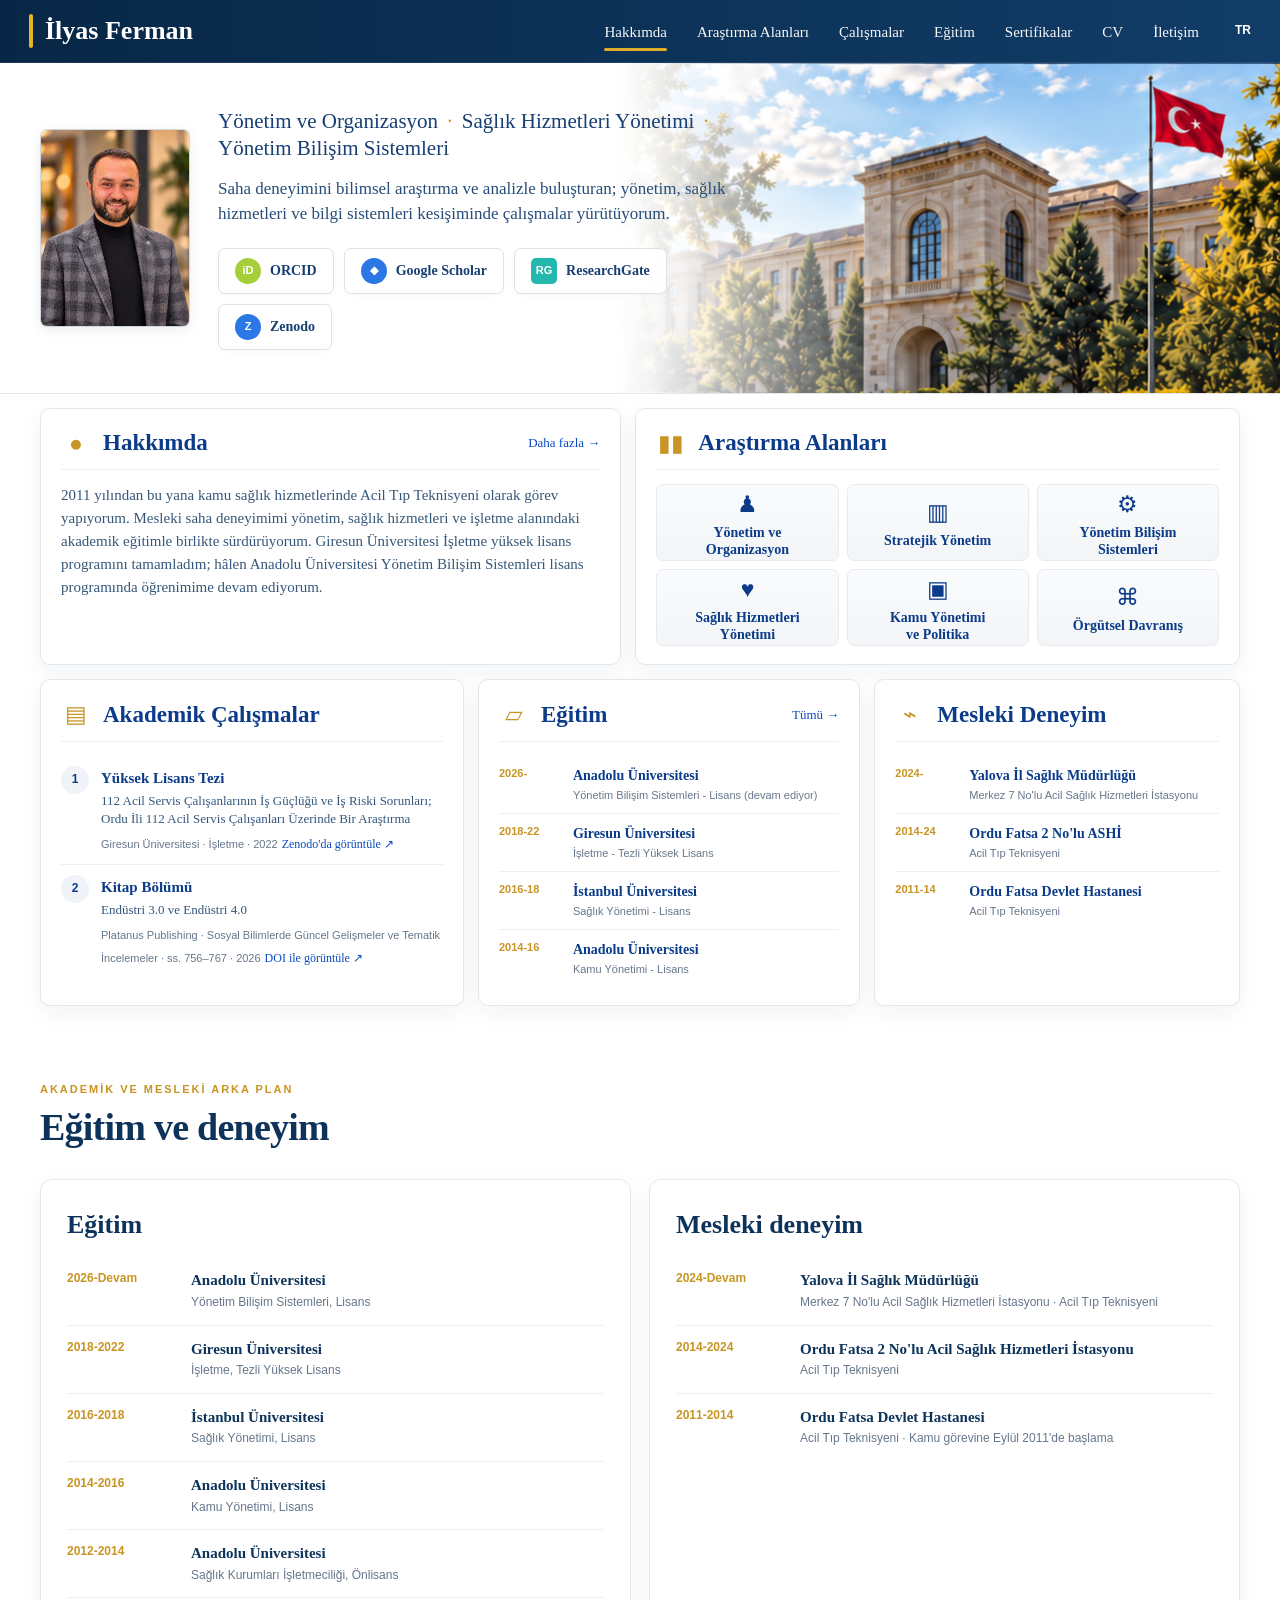
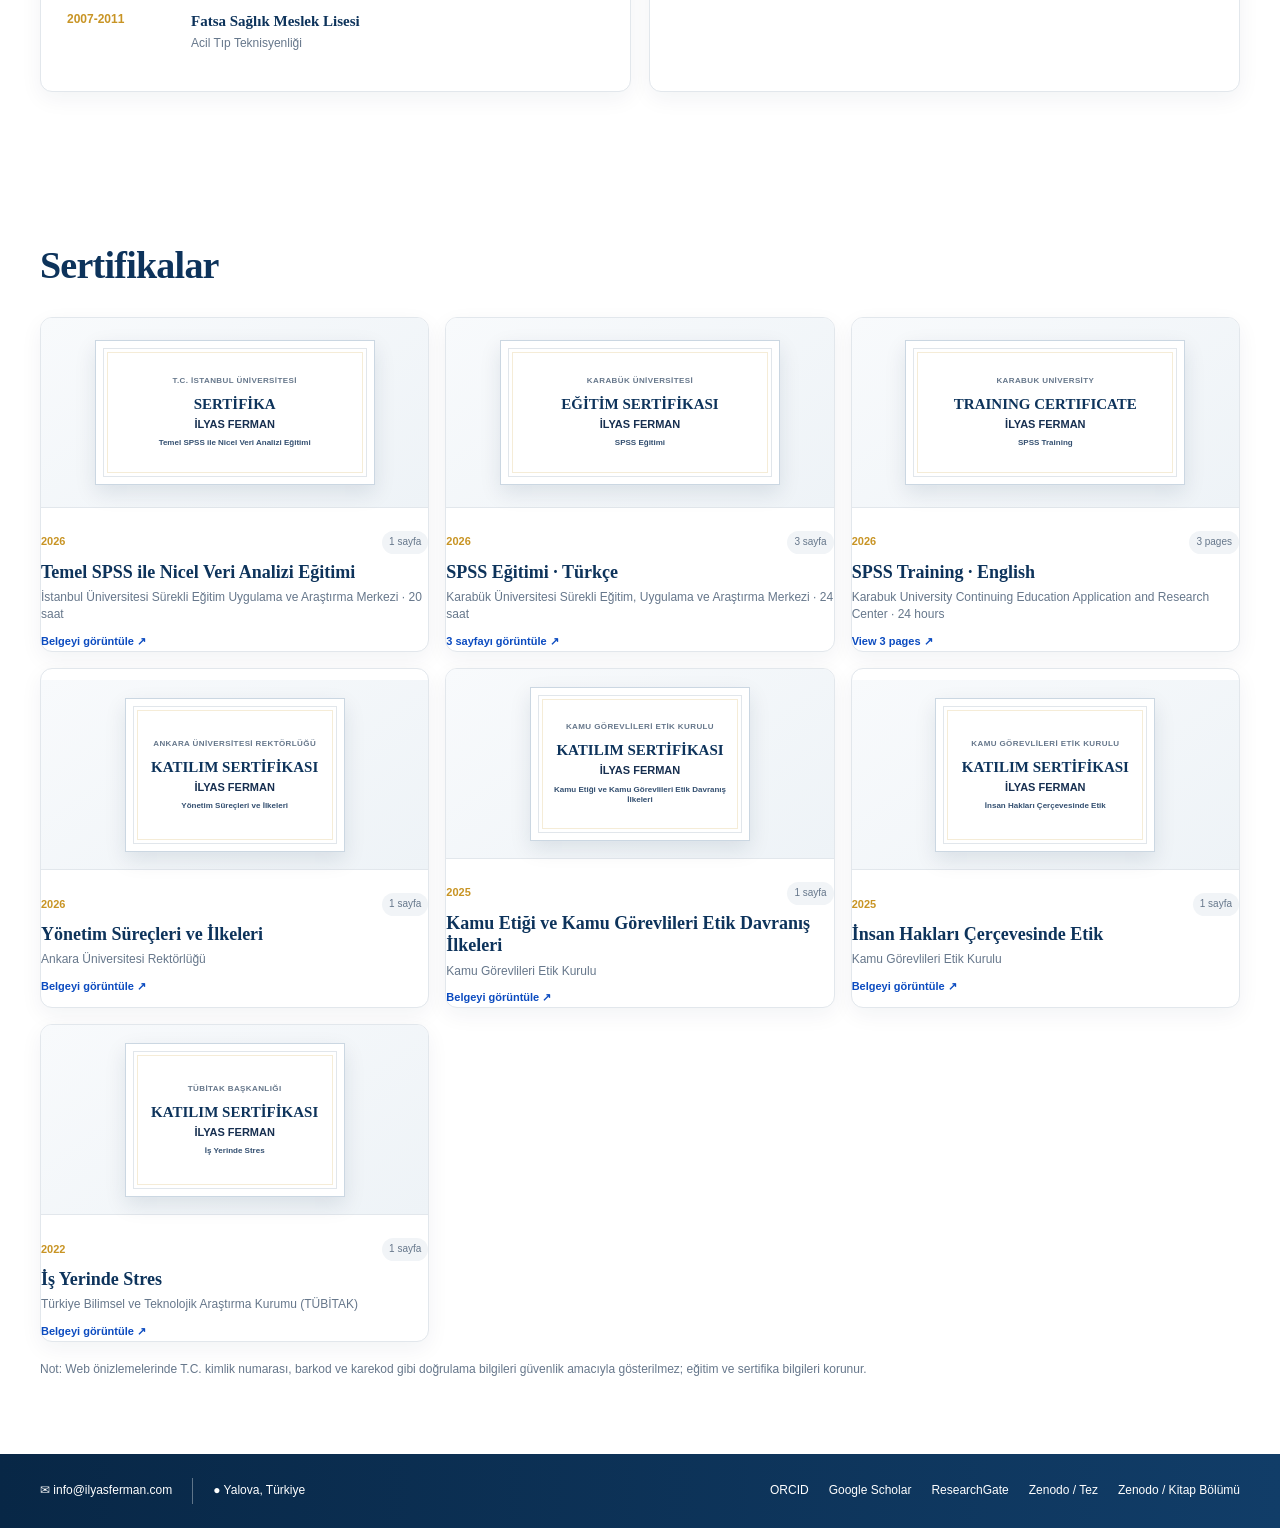
==== index.html @ 52491d4a "Update CV, academic works, certificate gallery and Zenodo link" ====
<!doctype html>
<html lang="tr">
<head>
  <meta charset="utf-8">
  <meta name="viewport" content="width=device-width, initial-scale=1">
  <title>İlyas Ferman | Yönetim, Sağlık Hizmetleri ve Yönetim Bilişim Sistemleri</title>
  <meta name="description" content="İlyas Ferman'ın akademik ve profesyonel profili. Yönetim ve organizasyon, sağlık hizmetleri yönetimi, yönetim bilişim sistemleri, araştırma alanları, yüksek lisans tezi, kitap bölümleri ve akademik profiller.">
  <meta name="author" content="İlyas Ferman">
  <meta name="robots" content="index,follow,max-image-preview:large">
  <meta name="theme-color" content="#0d335b">
  <link rel="canonical" href="https://ilyasferman.com/">
  <link rel="icon" href="favicon.svg?v=3" type="image/svg+xml">
  <link rel="stylesheet" href="assets/site-final.css">

  <meta property="og:type" content="profile">
  <meta property="og:locale" content="tr_TR">
  <meta property="og:site_name" content="İlyas Ferman">
  <meta property="og:title" content="İlyas Ferman | Akademik ve Profesyonel Profil">
  <meta property="og:description" content="Yönetim ve Organizasyon · Sağlık Hizmetleri Yönetimi · Yönetim Bilişim Sistemleri">
  <meta property="og:url" content="https://ilyasferman.com/">
  <meta property="og:image" content="https://ilyasferman.com/assets/profile.png">
  <meta name="twitter:card" content="summary_large_image">

  <script type="application/ld+json">
  {
    "@context": "https://schema.org",
    "@type": "Person",
    "name": "İlyas Ferman",
    "url": "https://ilyasferman.com/",
    "image": "https://ilyasferman.com/assets/profile.png",
    "jobTitle": "Acil Tıp Teknisyeni",
    "email": "mailto:info@ilyasferman.com",
    "homeLocation": {"@type":"Place","name":"Yalova, Türkiye"},
    "knowsAbout": [
      "Yönetim ve Organizasyon",
      "Sağlık Hizmetleri Yönetimi",
      "Yönetim Bilişim Sistemleri",
      "Stratejik Yönetim",
      "Örgütsel Davranış",
      "Kamu Yönetimi ve Politika"
    ],
    "sameAs": [
      "https://orcid.org/0000-0003-4844-3508",
      "https://scholar.google.com/citations?user=lYZXEKEAAAAJ&hl=tr",
      "https://www.researchgate.net/profile/Ilyas-Ferman-2",
      "https://doi.org/10.5281/zenodo.23146579",
      "https://doi.org/10.5281/zenodo.23544985"
    ],
    "alumniOf": [
      {"@type":"CollegeOrUniversity","name":"Giresun Üniversitesi"},
      {"@type":"CollegeOrUniversity","name":"İstanbul Üniversitesi"},
      {"@type":"CollegeOrUniversity","name":"Anadolu Üniversitesi"}
    ]
  }
  </script>
  <script type="application/ld+json">
  {
    "@context":"https://schema.org",
    "@type":"CreativeWork",
    "name":"112 Acil Servis Çalışanlarının İş Güçlüğü ve İş Riski Sorunları; Ordu İli 112 Acil Servis Çalışanları Üzerinde Bir Araştırma",
    "author":{"@type":"Person","name":"İlyas Ferman"},
    "datePublished":"2022",
    "inLanguage":"tr",
    "identifier":"https://doi.org/10.5281/zenodo.23146579",
    "url":"https://doi.org/10.5281/zenodo.23146579"
  }
  </script>
  <script type="application/ld+json">
  {
    "@context":"https://schema.org",
    "@type":"Chapter",
    "name":"Endüstri 3.0 ve Endüstri 4.0",
    "author":{"@type":"Person","name":"İlyas Ferman","sameAs":"https://orcid.org/0000-0003-4844-3508"},
    "datePublished":"2026-10",
    "inLanguage":"tr",
    "identifier":"https://doi.org/10.5281/zenodo.23544985",
    "url":"https://doi.org/10.5281/zenodo.23544985",
    "pagination":"756-767",
    "isPartOf":{
      "@type":"Book",
      "name":"Sosyal Bilimlerde Güncel Gelişmeler ve Tematik İncelemeler",
      "isbn":"978-625-8513-79-0",
      "publisher":{"@type":"Organization","name":"Platanus Publishing"}
    }
  }
  </script>
</head>
<body>
  <a class="skip-link" href="#main">İçeriğe geç</a>

  <header class="site-header">
    <div class="header-inner">
      <a class="brand" href="#top" aria-label="Ana sayfa"><span class="brand-line"></span><span>İlyas Ferman</span></a>
      <button class="menu-toggle" aria-label="Menüyü aç" aria-expanded="false">☰</button>
      <nav class="nav" aria-label="Ana menü">
        <a class="active" href="#hakkimda">Hakkımda</a>
        <a href="#arastirma">Araştırma Alanları</a>
        <a href="#calismalar">Çalışmalar</a>
        <a href="#egitim">Eğitim</a>
        <a href="#sertifikalar">Sertifikalar</a>
        <a class="document-trigger" href="cv/ilyas-ferman-akademik-cv.pdf" data-document="cv/ilyas-ferman-akademik-cv.pdf" data-document-title="İlyas Ferman · Akademik CV">CV</a>
        <a href="#iletisim">İletişim</a>
      </nav>
      <div class="lang" aria-label="Dil"><strong>TR</strong></div>
    </div>
  </header>

  <main id="main">
    <section class="hero" id="top">
      <div class="hero-campus" aria-hidden="true"></div>
      <div class="hero-fade" aria-hidden="true"></div>
      <div class="hero-inner">
        <figure class="profile-frame">
          <img src="assets/profile.png" alt="İlyas Ferman portresi" width="430" height="600">
        </figure>
        <div class="hero-copy">
          <p class="hero-tagline">Yönetim ve Organizasyon <span>·</span> Sağlık Hizmetleri Yönetimi <span>·</span> Yönetim Bilişim Sistemleri</p>
          <p class="hero-lead">Saha deneyimini bilimsel araştırma ve analizle buluşturan; yönetim, sağlık hizmetleri ve bilgi sistemleri kesişiminde çalışmalar yürütüyorum.</p>
          <div class="hero-actions" aria-label="Akademik bağlantılar">
            <a class="btn btn-light" href="https://orcid.org/0000-0003-4844-3508" target="_blank" rel="noopener"><span class="logo-dot orcid">iD</span> ORCID</a>
            <a class="btn btn-light" href="https://scholar.google.com/citations?user=lYZXEKEAAAAJ&hl=tr" target="_blank" rel="noopener"><span class="logo-dot scholar">◆</span> Google Scholar</a>
            <a class="btn btn-light" href="https://www.researchgate.net/profile/Ilyas-Ferman-2" target="_blank" rel="noopener"><span class="logo-dot rg">RG</span> ResearchGate</a>
            <a class="btn btn-light" href="https://zenodo.org/records/23544985" target="_blank" rel="noopener"><span class="logo-dot scholar">Z</span> Zenodo</a>
          </div>
        </div>
      </div>
    </section>

    <section class="dashboard" aria-label="Profil özeti">
      <div class="top-grid">
        <article class="card about-card" id="hakkimda">
          <div class="card-head"><div class="head-left"><span class="gold-icon">●</span><h2>Hakkımda</h2></div><a href="#egitim">Daha fazla <span>→</span></a></div>
          <p>2011 yılından bu yana kamu sağlık hizmetlerinde Acil Tıp Teknisyeni olarak görev yapıyorum. Mesleki saha deneyimimi yönetim, sağlık hizmetleri ve işletme alanındaki akademik eğitimle birlikte sürdürüyorum. Giresun Üniversitesi İşletme yüksek lisans programını tamamladım; hâlen Anadolu Üniversitesi Yönetim Bilişim Sistemleri lisans programında öğrenimime devam ediyorum.</p>
        </article>

        <article class="card research-card" id="arastirma">
          <div class="card-head"><div class="head-left"><span class="gold-icon">▮▮</span><h2>Araştırma Alanları</h2></div></div>
          <div class="research-grid">
            <div><span class="tile-icon">♟</span><strong>Yönetim ve<br>Organizasyon</strong></div>
            <div><span class="tile-icon">▥</span><strong>Stratejik Yönetim</strong></div>
            <div><span class="tile-icon">⚙</span><strong>Yönetim Bilişim<br>Sistemleri</strong></div>
            <div><span class="tile-icon">♥</span><strong>Sağlık Hizmetleri<br>Yönetimi</strong></div>
            <div><span class="tile-icon">▣</span><strong>Kamu Yönetimi<br>ve Politika</strong></div>
            <div><span class="tile-icon">⌘</span><strong>Örgütsel Davranış</strong></div>
          </div>
        </article>
      </div>

      <div class="bottom-grid" id="calismalar">
        <article class="card list-card thesis-card">
          <div class="card-head"><div class="head-left"><span class="gold-icon">▤</span><h2>Akademik Çalışmalar</h2></div></div>
          <div class="numbered-row">
            <span class="num">1</span>
            <div>
              <strong>Yüksek Lisans Tezi</strong>
              <p>112 Acil Servis Çalışanlarının İş Güçlüğü ve İş Riski Sorunları; Ordu İli 112 Acil Servis Çalışanları Üzerinde Bir Araştırma</p>
              <small>Giresun Üniversitesi · İşletme · 2022</small>
              <a class="inline-link" href="https://doi.org/10.5281/zenodo.23146579" target="_blank" rel="noopener">Zenodo'da görüntüle ↗</a>
            </div>
          </div>
          <div class="numbered-row">
            <span class="num">2</span>
            <div>
              <strong>Kitap Bölümü</strong>
              <p>Endüstri 3.0 ve Endüstri 4.0</p>
              <small>Platanus Publishing · Sosyal Bilimlerde Güncel Gelişmeler ve Tematik İncelemeler · ss. 756–767 · 2026</small>
              <a class="inline-link" href="https://doi.org/10.5281/zenodo.23544985" target="_blank" rel="noopener">DOI ile görüntüle ↗</a>
            </div>
          </div>
        </article>

        <article class="card list-card" id="egitim">
          <div class="card-head"><div class="head-left"><span class="gold-icon">▱</span><h2>Eğitim</h2></div><a href="#education-detail">Tümü <span>→</span></a></div>
          <div class="compact-list">
            <div><span>2026-</span><p><strong>Anadolu Üniversitesi</strong><small>Yönetim Bilişim Sistemleri - Lisans (devam ediyor)</small></p></div>
            <div><span>2018-22</span><p><strong>Giresun Üniversitesi</strong><small>İşletme - Tezli Yüksek Lisans</small></p></div>
            <div><span>2016-18</span><p><strong>İstanbul Üniversitesi</strong><small>Sağlık Yönetimi - Lisans</small></p></div>
            <div><span>2014-16</span><p><strong>Anadolu Üniversitesi</strong><small>Kamu Yönetimi - Lisans</small></p></div>
          </div>
        </article>

        <article class="card list-card">
          <div class="card-head"><div class="head-left"><span class="gold-icon">⌁</span><h2>Mesleki Deneyim</h2></div></div>
          <div class="compact-list experience">
            <div><span>2024-</span><p><strong>Yalova İl Sağlık Müdürlüğü</strong><small>Merkez 7 No'lu Acil Sağlık Hizmetleri İstasyonu</small></p></div>
            <div><span>2014-24</span><p><strong>Ordu Fatsa 2 No'lu ASHİ</strong><small>Acil Tıp Teknisyeni</small></p></div>
            <div><span>2011-14</span><p><strong>Ordu Fatsa Devlet Hastanesi</strong><small>Acil Tıp Teknisyeni</small></p></div>
          </div>
        </article>
      </div>
    </section>

    <section class="detail-section" id="education-detail">
      <div class="section-title"><p>AKADEMİK VE MESLEKİ ARKA PLAN</p><h2>Eğitim ve deneyim</h2></div>
      <div class="detail-grid">
        <article class="detail-panel">
          <h3>Eğitim</h3>
          <div class="timeline-list">
            <div><span>2026-Devam</span><p><strong>Anadolu Üniversitesi</strong><small>Yönetim Bilişim Sistemleri, Lisans</small></p></div>
            <div><span>2018-2022</span><p><strong>Giresun Üniversitesi</strong><small>İşletme, Tezli Yüksek Lisans</small></p></div>
            <div><span>2016-2018</span><p><strong>İstanbul Üniversitesi</strong><small>Sağlık Yönetimi, Lisans</small></p></div>
            <div><span>2014-2016</span><p><strong>Anadolu Üniversitesi</strong><small>Kamu Yönetimi, Lisans</small></p></div>
            <div><span>2012-2014</span><p><strong>Anadolu Üniversitesi</strong><small>Sağlık Kurumları İşletmeciliği, Önlisans</small></p></div>
            <div><span>2007-2011</span><p><strong>Fatsa Sağlık Meslek Lisesi</strong><small>Acil Tıp Teknisyenliği</small></p></div>
          </div>
        </article>
        <article class="detail-panel">
          <h3>Mesleki deneyim</h3>
          <div class="timeline-list">
            <div><span>2024-Devam</span><p><strong>Yalova İl Sağlık Müdürlüğü</strong><small>Merkez 7 No'lu Acil Sağlık Hizmetleri İstasyonu · Acil Tıp Teknisyeni</small></p></div>
            <div><span>2014-2024</span><p><strong>Ordu Fatsa 2 No'lu Acil Sağlık Hizmetleri İstasyonu</strong><small>Acil Tıp Teknisyeni</small></p></div>
            <div><span>2011-2014</span><p><strong>Ordu Fatsa Devlet Hastanesi</strong><small>Acil Tıp Teknisyeni · Kamu görevine Eylül 2011'de başlama</small></p></div>
          </div>
        </article>
      </div>
    </section>
    <section class="detail-section" id="sertifikalar">
      <div class="section-title"><h2>Sertifikalar</h2></div>
      <div class="certificate-grid">
        <button class="certificate-card certificate-trigger" type="button" data-template="cert-istanbul" data-title="Temel SPSS ile Nicel Veri Analizi Eğitimi">
          <span class="cert-preview"><span class="cert-sheet landscape"><span class="mini-inst">T.C. İstanbul Üniversitesi</span><span class="mini-cert">SERTİFİKA</span><span class="mini-name">İLYAS FERMAN</span><span class="mini-course">Temel SPSS ile Nicel Veri Analizi Eğitimi</span></span></span>
          <span class="cert-meta"><span class="cert-meta-top"><span class="cert-year">2026</span><span class="cert-pages">1 sayfa</span></span><h3>Temel SPSS ile Nicel Veri Analizi Eğitimi</h3><p>İstanbul Üniversitesi Sürekli Eğitim Uygulama ve Araştırma Merkezi · 20 saat</p><span class="cert-open">Belgeyi görüntüle ↗</span></span>
        </button>
        <button class="certificate-card certificate-trigger" type="button" data-template="cert-kasem-tr" data-title="SPSS Eğitimi · Türkçe">
          <span class="cert-preview"><span class="cert-sheet landscape"><span class="mini-inst">Karabük Üniversitesi</span><span class="mini-cert">EĞİTİM SERTİFİKASI</span><span class="mini-name">İLYAS FERMAN</span><span class="mini-course">SPSS Eğitimi</span></span></span>
          <span class="cert-meta"><span class="cert-meta-top"><span class="cert-year">2026</span><span class="cert-pages">3 sayfa</span></span><h3>SPSS Eğitimi · Türkçe</h3><p>Karabük Üniversitesi Sürekli Eğitim, Uygulama ve Araştırma Merkezi · 24 saat</p><span class="cert-open">3 sayfayı görüntüle ↗</span></span>
        </button>
        <button class="certificate-card certificate-trigger" type="button" data-template="cert-kasem-en" data-title="SPSS Training · English">
          <span class="cert-preview"><span class="cert-sheet landscape"><span class="mini-inst">Karabuk University</span><span class="mini-cert">TRAINING CERTIFICATE</span><span class="mini-name">İLYAS FERMAN</span><span class="mini-course">SPSS Training</span></span></span>
          <span class="cert-meta"><span class="cert-meta-top"><span class="cert-year">2026</span><span class="cert-pages">3 pages</span></span><h3>SPSS Training · English</h3><p>Karabuk University Continuing Education Application and Research Center · 24 hours</p><span class="cert-open">View 3 pages ↗</span></span>
        </button>
        <button class="certificate-card certificate-trigger" type="button" data-template="cert-yonetim" data-title="Yönetim Süreçleri ve İlkeleri">
          <span class="cert-preview"><span class="cert-sheet"><span class="mini-inst">Ankara Üniversitesi Rektörlüğü</span><span class="mini-cert">KATILIM SERTİFİKASI</span><span class="mini-name">İLYAS FERMAN</span><span class="mini-course">Yönetim Süreçleri ve İlkeleri</span></span></span>
          <span class="cert-meta"><span class="cert-meta-top"><span class="cert-year">2026</span><span class="cert-pages">1 sayfa</span></span><h3>Yönetim Süreçleri ve İlkeleri</h3><p>Ankara Üniversitesi Rektörlüğü</p><span class="cert-open">Belgeyi görüntüle ↗</span></span>
        </button>
        <button class="certificate-card certificate-trigger" type="button" data-template="cert-kamu" data-title="Kamu Etiği ve Kamu Görevlileri Etik Davranış İlkeleri">
          <span class="cert-preview"><span class="cert-sheet"><span class="mini-inst">Kamu Görevlileri Etik Kurulu</span><span class="mini-cert">KATILIM SERTİFİKASI</span><span class="mini-name">İLYAS FERMAN</span><span class="mini-course">Kamu Etiği ve Kamu Görevlileri Etik Davranış İlkeleri</span></span></span>
          <span class="cert-meta"><span class="cert-meta-top"><span class="cert-year">2025</span><span class="cert-pages">1 sayfa</span></span><h3>Kamu Etiği ve Kamu Görevlileri Etik Davranış İlkeleri</h3><p>Kamu Görevlileri Etik Kurulu</p><span class="cert-open">Belgeyi görüntüle ↗</span></span>
        </button>
        <button class="certificate-card certificate-trigger" type="button" data-template="cert-insan" data-title="İnsan Hakları Çerçevesinde Etik">
          <span class="cert-preview"><span class="cert-sheet"><span class="mini-inst">Kamu Görevlileri Etik Kurulu</span><span class="mini-cert">KATILIM SERTİFİKASI</span><span class="mini-name">İLYAS FERMAN</span><span class="mini-course">İnsan Hakları Çerçevesinde Etik</span></span></span>
          <span class="cert-meta"><span class="cert-meta-top"><span class="cert-year">2025</span><span class="cert-pages">1 sayfa</span></span><h3>İnsan Hakları Çerçevesinde Etik</h3><p>Kamu Görevlileri Etik Kurulu</p><span class="cert-open">Belgeyi görüntüle ↗</span></span>
        </button>
        <button class="certificate-card certificate-trigger" type="button" data-template="cert-stres" data-title="İş Yerinde Stres">
          <span class="cert-preview"><span class="cert-sheet"><span class="mini-inst">TÜBİTAK Başkanlığı</span><span class="mini-cert">KATILIM SERTİFİKASI</span><span class="mini-name">İLYAS FERMAN</span><span class="mini-course">İş Yerinde Stres</span></span></span>
          <span class="cert-meta"><span class="cert-meta-top"><span class="cert-year">2022</span><span class="cert-pages">1 sayfa</span></span><h3>İş Yerinde Stres</h3><p>Türkiye Bilimsel ve Teknolojik Araştırma Kurumu (TÜBİTAK)</p><span class="cert-open">Belgeyi görüntüle ↗</span></span>
        </button>
      </div>
      <p class="privacy-note">Not: Web önizlemelerinde T.C. kimlik numarası, barkod ve karekod gibi doğrulama bilgileri güvenlik amacıyla gösterilmez; eğitim ve sertifika bilgileri korunur.</p>
    </section>
  </main>

  <footer class="footer" id="iletisim">
    <div class="footer-inner">
      <div class="footer-contact">
        <a href="https://mail.google.com/mail/?view=cm&fs=1&to=info%40ilyasferman.com&su=Web%20Sitesi%20%C3%9Czerinden%20%C4%B0leti%C5%9Fim" target="_blank" rel="noopener" class="footer-item"><span>✉</span> info@ilyasferman.com</a>
        <span class="footer-divider"></span>
        <span class="footer-item"><span>●</span> Yalova, Türkiye</span>
      </div>
      <div class="footer-links">
        <a href="https://orcid.org/0000-0003-4844-3508" target="_blank" rel="noopener">ORCID</a>
        <a href="https://scholar.google.com/citations?user=lYZXEKEAAAAJ&hl=tr" target="_blank" rel="noopener">Google Scholar</a>
        <a href="https://www.researchgate.net/profile/Ilyas-Ferman-2" target="_blank" rel="noopener">ResearchGate</a>
        <a href="https://doi.org/10.5281/zenodo.23146579" target="_blank" rel="noopener">Zenodo / Tez</a>
        <a href="https://doi.org/10.5281/zenodo.23544985" target="_blank" rel="noopener">Zenodo / Kitap Bölümü</a>
      </div>
    </div>
  </footer>

  <div class="document-modal" id="document-modal" hidden aria-hidden="true">
    <div class="document-dialog" role="dialog" aria-modal="true" aria-labelledby="document-title">
      <div class="document-toolbar">
        <strong id="document-title">Belge</strong>
        <span class="toolbar-spacer"></span>
        <a class="document-newtab" id="document-newtab" href="#" target="_blank" rel="noopener">Yeni sekmede aç ↗</a>
        <button class="document-close" type="button" aria-label="Belgeyi kapat">×</button>
      </div>
      <div class="document-body">
        <iframe class="document-frame" id="document-frame" title="Belge görüntüleyici" hidden></iframe>
        <div class="document-html" id="document-html" hidden></div>
      </div>
    </div>
  </div>

  <template id="cert-istanbul">
    <div class="document-privacy">Web kopyasında T.C. kimlik numarası, barkod ve karekod bilgileri güvenlik amacıyla gösterilmemektedir.</div>
    <section class="certificate-page landscape">
      <p class="issuer">T.C. İstanbul Üniversitesi · Sürekli Eğitim Uygulama ve Araştırma Merkezi</p>
      <h2>SERTİFİKA</h2>
      <p class="recipient">İLYAS FERMAN</p>
      <p class="body-copy">İstanbul Üniversitesi Sürekli Eğitim Uygulama ve Araştırma Merkezi tarafından gerçekleştirilen 20 saatlik sertifika programını tamamlayarak bu belgeyi almaya hak kazanmıştır.</p>
      <p class="course">TEMEL SPSS İLE NİCEL VERİ ANALİZİ EĞİTİMİ</p>
      <p class="details">Eğitim tarihi: 18.02.2026 – 15.03.2026<br>Tanzim tarihi: 16.03.2026</p>
      <div class="signatures"><div></div><div><strong>Prof. Dr. Aslı Beyhan Acar</strong><br>Müdür</div></div>
      <span class="page-label">1 / 1</span>
    </section>
  </template>

  <template id="cert-kasem-tr">
    <div class="document-privacy">Web kopyasında T.C. kimlik numarası, barkod ve karekod bilgileri güvenlik amacıyla gösterilmemektedir. Üç sayfanın tamamı aşağıdadır.</div>
    <section class="certificate-page landscape">
      <p class="issuer">Karabük Üniversitesi · Sürekli Eğitim, Uygulama ve Araştırma Merkezi</p>
      <h2>EĞİTİM SERTİFİKASI</h2>
      <p class="recipient">İLYAS FERMAN</p>
      <p class="body-copy">Karabük Üniversitesi Sürekli Eğitim, Uygulama ve Araştırma Merkezi tarafından 24 saat gerçekleştirilen eğitimi tamamlayarak bu belgeyi almaya hak kazanmıştır.</p>
      <p class="course">SPSS Eğitimi</p>
      <p class="details">Eğitim tarihi: 25.02.2026 – 21.03.2026<br>Tanzim tarihi: 21.03.2026</p>
      <div class="signatures"><div><strong>Doç. Dr. Hakan Vargün</strong><br>Müdür</div><div><strong>Prof. Dr. Fatih Kırışık</strong><br>Rektör</div></div>
      <span class="page-label">1 / 3</span>
    </section>
    <section class="certificate-page landscape transcript-page">
      <p class="issuer">Karabük Üniversitesi</p><h2>TRANSKRİPT ve İÇERİK BELGESİ</h2>
      <p class="details">Adı Soyadı: İlyas Ferman · Eğitim Adı: SPSS Eğitimi · Toplam Süre: 24 saat · Tanzim Tarihi: 21.03.2026</p>
      <div class="topic-grid">
        <span>Temel İstatistik Bilgileri</span><span>Anket Verilerine Bakış</span><span>Evren ve Örneklem</span><span>Betimsel ve Çıkarımsal İstatistik</span><span>Değişken, Sabit Parametre</span><span>Bağımlı Bağımsız Değişken</span><span>Ölçüm Düzeyleri</span><span>Sınıflama (Nominal) Ölçek</span><span>Sıralama (Ordinal) Ölçek</span><span>Eşit Aralıklı (Interval) Ölçek</span><span>Temel İstatistiksel Kavramlar</span><span>Ortalama</span><span>Mod</span><span>Medyan</span><span>Standart Sapma</span><span>Varyans</span><span>Korelasyon</span><span>Kovaryans</span><span>Normal Dağılım</span><span>Hipotez Testleri</span><span>Hipotez Testinin Aşamaları</span><span>Programının Arayüzünün Tanıtılması</span><span>Programdaki Menüler</span><span>Çalışma Dosyasının Kaydedilmesi ve Açılması</span><span>Programda Değişken Görünümü ve Veri Görünümü</span><span>Değişken Oluşturma ve Değişkene Özel Ayarlar</span><span>Veri Etkiletlerinin Girilmesi</span><span>Kategorik Değişkenlere İlişkin Kategori İsimlerinin Atanması</span><span>Değişkenin Ölçme Düzeyinin Atanması</span><span>Atanan Değişkene İlişkin Veri Girişi</span><span>Sürekli Değişkenlerin Kategorik Değişkene Dönüştürülmesi</span><span>Görsel Gruplama</span>
      </div>
      <span class="page-label">2 / 3</span>
    </section>
    <section class="certificate-page landscape transcript-page">
      <p class="issuer">Karabük Üniversitesi</p><h2>TRANSKRİPT ve İÇERİK BELGESİ</h2>
      <div class="topic-grid">
        <span>Görsel Gruplama</span><span>Gözlem ve Değişken Erişimi</span><span>Gözlem ve Frekans İlave Etme</span><span>Değişkenleri Artan ve Azalan Olarak Sıralama</span><span>Alt Küme Olarak Belirli Koşulla Gözlem Seçme</span><span>Gözlemleri Ağırlıklandırma</span><span>Kategorik Değişkenleri Yeniden Kodlayarak Birleştirme</span><span>Değişkenlerden Yeni Değişken Üretmek</span><span>Ölçek Hesaplamaları</span><span>Anket Verilerinin Güvenilirliğinin Analizi</span><span>Çapraz Tablolar Oluşturmak</span><span>Frekans Tabloları Oluşturmak</span><span>Betimsel İstatistikler Elde Etmek</span><span>Normal Dağılım Testlerine İlişkin Hipotezlerin Kurulması</span><span>Normal Dağılım Testi</span><span>Grup Ortalamalarının Testi</span><span>Tek Örneklem T Testi</span><span>Bağımsız Örneklem T Testi</span><span>Parametrik Olmayan Bağımsız Örneklem Testi (Mann Whitney U)</span>
      </div>
      <div class="signatures"><div><strong>Doç. Dr. Hakan Vargün</strong><br>Müdür</div><div><strong>Prof. Dr. Fatih Kırışık</strong><br>Rektör</div></div>
      <span class="page-label">3 / 3</span>
    </section>
  </template>

  <template id="cert-kasem-en">
    <div class="document-privacy">Turkish ID number, barcode and QR verification data are hidden in the public web copy. All three pages are shown below.</div>
    <section class="certificate-page landscape">
      <p class="issuer">Karabuk University · Continuing Education Application and Research Center</p>
      <h2>TRAINING CERTIFICATE</h2>
      <p class="recipient">İLYAS FERMAN</p>
      <p class="body-copy">This document is given to the person who has successfully completed the Karabuk University Continuing Education Application and Research Center training program. The training program lasted 24 hours.</p>
      <p class="course">SPSS Training</p>
      <p class="details">Training date: 25.02.2026 – 21.03.2026<br>Issued date: 21.03.2026</p>
      <div class="signatures"><div><strong>Assoc. Prof. Dr. Hakan Vargün</strong><br>Manager</div><div><strong>Prof. Dr. Fatih Kırışık</strong><br>Rector</div></div>
      <span class="page-label">1 / 3</span>
    </section>
    <section class="certificate-page landscape transcript-page">
      <p class="issuer">Karabuk University</p><h2>TRANSCRIPT and CONTENT DOCUMENT</h2>
      <p class="details">Name Surname: İlyas Ferman · Education Name: SPSS Training · Total Time: 24 · Issued Date: 21.03.2026</p>
      <div class="topic-grid">
        <span>Basic Statistical Information</span><span>A Look at Survey Data</span><span>Population and Sample</span><span>Descriptive and Inferential Statistics</span><span>Variable, Fixed Parameter</span><span>Dependent Independent Variable</span><span>Measurement Levels</span><span>Classification (Nominal) Scale</span><span>Ordinal Scale</span><span>Interval Scale</span><span>Basic Statistical Concepts</span><span>Average</span><span>Mode</span><span>Median</span><span>Standard Deviation</span><span>Variance</span><span>Correlation</span><span>Covariance</span><span>Normal Distribution</span><span>Hypothesis Tests</span><span>Stages of Hypothesis Testing</span><span>Introducing the Interface of the Program</span><span>Menus in the Program</span><span>Saving and Opening the Work File</span><span>Variable View and Data View in Program</span><span>Creating a Variable and Variable-Specific Settings</span><span>Entering Data Effects</span><span>Assigning Category Names to Categorical Variables</span><span>Assigning the Measurement Level of the Variable</span><span>Data Entry for Assigned Variable</span><span>Converting Continuous Variables to Categorical Variables</span><span>Visual Grouping</span>
      </div>
      <span class="page-label">2 / 3</span>
    </section>
    <section class="certificate-page landscape transcript-page">
      <p class="issuer">Karabuk University</p><h2>TRANSCRIPT and CONTENT DOCUMENT</h2>
      <div class="topic-grid">
        <span>Visual Grouping</span><span>Observation and Variable Access</span><span>Observing and Adding Frequencies</span><span>Sorting Variables Ascending and Descending</span><span>Selecting Observations as a Subset with Specific Conditions</span><span>Weighting Observations</span><span>Combining Categorical Variables by Recoding</span><span>Creating New Variables from Variables</span><span>Scale Calculations</span><span>Analysis of Reliability of Survey Data</span><span>Creating Crosstabs</span><span>Creating Frequency Tables</span><span>Obtaining Descriptive Statistics</span><span>Establishing Hypotheses Regarding Normal Distribution Tests</span><span>Normal Distribution Test</span><span>Test of Group Means</span><span>One Sample T Test</span><span>Independent Sample T Test</span><span>Nonparametric Independent Sample Test (Mann Whitney U)</span>
      </div>
      <div class="signatures"><div><strong>Assoc. Prof. Dr. Hakan Vargün</strong><br>Manager</div><div><strong>Prof. Dr. Fatih Kırışık</strong><br>Rector</div></div>
      <span class="page-label">3 / 3</span>
    </section>
  </template>

  <template id="cert-yonetim">
    <div class="document-privacy">Web kopyasında belge doğrulama ve kimlik bilgileri güvenlik amacıyla gösterilmemektedir.</div>
    <section class="certificate-page">
      <p class="issuer">Ankara Üniversitesi Rektörlüğü</p><h2>KATILIM SERTİFİKASI</h2><p class="recipient">İLYAS FERMAN</p><p class="body-copy">Ankara Üniversitesi Rektörlüğü tarafından hazırlanan eğitimi tamamlayarak bu belgeyi almaya hak kazanmıştır.</p><p class="course">Yönetim Süreçleri ve İlkeleri</p><span class="page-label">1 / 1</span>
    </section>
  </template>
  <template id="cert-kamu">
    <div class="document-privacy">Web kopyasında belge doğrulama ve kimlik bilgileri güvenlik amacıyla gösterilmemektedir.</div>
    <section class="certificate-page">
      <p class="issuer">Kamu Görevlileri Etik Kurulu</p><h2>KATILIM SERTİFİKASI</h2><p class="recipient">İLYAS FERMAN</p><p class="body-copy">Kamu Görevlileri Etik Kurulu tarafından hazırlanan eğitimi tamamlayarak bu belgeyi almaya hak kazanmıştır.</p><p class="course">Kamu Etiği ve Kamu Görevlileri Etik Davranış İlkeleri</p><span class="page-label">1 / 1</span>
    </section>
  </template>
  <template id="cert-insan">
    <div class="document-privacy">Web kopyasında belge doğrulama ve kimlik bilgileri güvenlik amacıyla gösterilmemektedir.</div>
    <section class="certificate-page">
      <p class="issuer">Kamu Görevlileri Etik Kurulu</p><h2>KATILIM SERTİFİKASI</h2><p class="recipient">İLYAS FERMAN</p><p class="body-copy">Kamu Görevlileri Etik Kurulu tarafından hazırlanan eğitimi tamamlayarak bu belgeyi almaya hak kazanmıştır.</p><p class="course">İnsan Hakları Çerçevesinde Etik</p><span class="page-label">1 / 1</span>
    </section>
  </template>
  <template id="cert-stres">
    <div class="document-privacy">Web kopyasında belge doğrulama ve kimlik bilgileri güvenlik amacıyla gösterilmemektedir.</div>
    <section class="certificate-page">
      <p class="issuer">Türkiye Bilimsel ve Teknolojik Araştırma Kurumu Başkanlığı</p><h2>KATILIM SERTİFİKASI</h2><p class="recipient">İLYAS FERMAN</p><p class="body-copy">Türkiye Bilimsel ve Teknolojik Araştırma Kurumu Başkanlığı tarafından hazırlanan eğitimi tamamlayarak bu belgeyi almaya hak kazanmıştır.</p><p class="course">İş Yerinde Stres</p><span class="page-label">1 / 1</span>
    </section>
  </template>

  <script>
    const toggle = document.querySelector('.menu-toggle');
    const nav = document.querySelector('.nav');
    toggle.addEventListener('click', () => {
      const open = nav.classList.toggle('open');
      toggle.setAttribute('aria-expanded', String(open));
    });
    document.querySelectorAll('.nav a').forEach(a => a.addEventListener('click', () => {
      nav.classList.remove('open'); toggle.setAttribute('aria-expanded','false');
    }));

    const modal = document.getElementById('document-modal');
    const modalTitle = document.getElementById('document-title');
    const frame = document.getElementById('document-frame');
    const htmlViewer = document.getElementById('document-html');
    const newTab = document.getElementById('document-newtab');
    const closeButton = modal.querySelector('.document-close');

    function openModal(title){
      modalTitle.textContent = title || 'Belge';
      modal.hidden = false;
      modal.setAttribute('aria-hidden','false');
      document.body.classList.add('modal-open');
      closeButton.focus();
    }
    function closeModal(){
      modal.hidden = true;
      modal.setAttribute('aria-hidden','true');
      document.body.classList.remove('modal-open');
      frame.src = 'about:blank';
      frame.hidden = true;
      htmlViewer.hidden = true;
      htmlViewer.replaceChildren();
    }
    document.querySelectorAll('.document-trigger').forEach(button => button.addEventListener('click', event => {
      event.preventDefault();
      const src = button.dataset.document;
      frame.src = src + '#view=FitH';
      frame.hidden = false;
      htmlViewer.hidden = true;
      newTab.href = src;
      newTab.hidden = false;
      openModal(button.dataset.documentTitle);
    }));
    document.querySelectorAll('.certificate-trigger').forEach(button => button.addEventListener('click', () => {
      const template = document.getElementById(button.dataset.template);
      htmlViewer.replaceChildren(template.content.cloneNode(true));
      htmlViewer.hidden = false;
      frame.hidden = true;
      newTab.hidden = true;
      openModal(button.dataset.title);
    }));
    const requestedCertificate = new URLSearchParams(window.location.search).get('cert');
    if(requestedCertificate){
      const certificateButton = document.querySelector('.certificate-trigger[data-template="' + requestedCertificate + '"]');
      if(certificateButton) setTimeout(() => certificateButton.click(), 0);
    }
    closeButton.addEventListener('click', closeModal);
    modal.addEventListener('click', event => { if(event.target === modal) closeModal(); });
    document.addEventListener('keydown', event => { if(event.key === 'Escape' && !modal.hidden) closeModal(); });
  </script>
</body>
</html>
---- assets/site-final.css ----
:root{
  --navy:#0d335b;
  --navy-deep:#082746;
  --blue:#0c3f8c;
  --ink:#17365f;
  --muted:#5c6b7c;
  --gold:#c89424;
  --gold-soft:#f2e5be;
  --surface:#ffffff;
  --soft:#f5f7f9;
  --line:#e2e7ec;
  --shadow:0 7px 22px rgba(8,39,70,.055);
  --radius:10px;
  --max:1480px;
}
*{box-sizing:border-box}
html{scroll-behavior:smooth}
body{margin:0;background:#fff;color:var(--ink);font-family:Georgia,"Times New Roman",serif;line-height:1.45;-webkit-font-smoothing:antialiased}
a{text-decoration:none;color:inherit}
img{max-width:100%;display:block}
button{font:inherit}
.skip-link{position:absolute;left:-9999px;top:12px;background:#fff;color:var(--navy);padding:10px 14px;z-index:100}
.skip-link:focus{left:12px}
.site-header{position:sticky;top:0;z-index:80;background:linear-gradient(90deg,var(--navy-deep),#113d68);color:#fff;border-bottom:1px solid rgba(255,255,255,.08)}
.header-inner{width:min(var(--max),calc(100% - 58px));height:62px;margin:auto;display:flex;align-items:center;gap:30px}
.brand{display:flex;align-items:center;gap:12px;font-size:26px;font-weight:700;white-space:nowrap}
.brand-line{width:4px;height:34px;background:#e8b329;border-radius:3px}
.nav{margin-left:auto;display:flex;align-items:center;gap:30px;font-size:15px}
.nav a{position:relative;padding:21px 0 18px;color:#fff;opacity:.96}
.nav a:hover,.nav a.active{color:#fff}
.nav a.active:after,.nav a:hover:after{content:"";position:absolute;left:0;right:0;bottom:10px;height:3px;background:#e8b329;border-radius:4px}
.lang{font-family:Arial,sans-serif;font-size:12px;margin-left:6px}
.menu-toggle{display:none;margin-left:auto;background:transparent;border:0;color:#fff;font-size:24px;cursor:pointer}

.hero{position:relative;min-height:330px;overflow:hidden;background:#fff;border-bottom:1px solid var(--line)}
.hero-campus{position:absolute;top:0;right:0;bottom:0;width:58%;background-image:url('campus.png');background-size:contain;background-position:right top;background-repeat:no-repeat;-webkit-mask-image:linear-gradient(90deg,transparent 0%,rgba(0,0,0,.28) 8%,#000 26%);mask-image:linear-gradient(90deg,transparent 0%,rgba(0,0,0,.28) 8%,#000 26%)}
.hero-fade{position:absolute;inset:0;background:linear-gradient(90deg,#fff 0%,#fff 48%,rgba(255,255,255,.62) 58%,rgba(255,255,255,0) 72%)}
.hero-inner{position:relative;z-index:2;width:min(var(--max),calc(100% - 80px));margin:auto;min-height:330px;display:grid;grid-template-columns:150px 570px 1fr;align-items:center;gap:28px}
.profile-frame{margin:0;width:150px;height:198px;border-radius:7px;overflow:hidden;border:1px solid rgba(13,51,91,.12);box-shadow:0 3px 12px rgba(8,39,70,.08);background:#eee}
.profile-frame img{width:100%;height:100%;object-fit:cover;object-position:center center}
.hero-copy{align-self:center;max-width:590px}
.hero-copy h1{font-size:49px;line-height:1.05;margin:0 0 10px;color:#0b2d63;letter-spacing:-.02em}
.hero-tagline{font-size:19px;margin:0 0 12px;color:#173f74}
.hero-tagline span{color:var(--gold);padding:0 4px}
.hero-lead{font-size:17px;line-height:1.45;margin:0 0 22px;color:#274d78;max-width:560px}
.hero-actions{display:flex;flex-wrap:wrap;gap:10px}
.btn{display:inline-flex;align-items:center;justify-content:center;gap:9px;min-height:46px;padding:0 16px;border-radius:7px;border:1px solid #dbe2e8;font-size:14px;font-weight:700;box-shadow:0 2px 7px rgba(8,39,70,.025);transition:.18s ease;cursor:pointer}
.btn:hover{transform:translateY(-1px);box-shadow:0 5px 14px rgba(8,39,70,.08)}
.btn-primary{background:var(--navy);border-color:var(--navy);color:#fff}
.btn-light{background:rgba(255,255,255,.94);color:#173f74}
.logo-dot{width:26px;height:26px;border-radius:50%;display:inline-grid;place-items:center;font-family:Arial,sans-serif;font-size:11px;font-weight:900;color:#fff}
.logo-dot.orcid{background:#a6ce39}.logo-dot.scholar{background:#2b77e5}.logo-dot.rg{background:#23b7ad;border-radius:5px}.doc-icon{font-family:Arial,sans-serif;font-size:18px}

.dashboard{width:min(var(--max),calc(100% - 80px));margin:14px auto 0}
.top-grid{display:grid;grid-template-columns:1fr 1.04fr;gap:14px}
.bottom-grid{display:grid;grid-template-columns:1.02fr .92fr .88fr;gap:14px;margin-top:14px}
.card{background:#fff;border:1px solid var(--line);border-radius:var(--radius);box-shadow:var(--shadow);padding:18px 20px}
.card-head{display:flex;align-items:center;justify-content:space-between;gap:16px;margin-bottom:14px;padding-bottom:9px;border-bottom:1px solid #edf0f3}
.head-left{display:flex;align-items:center;gap:12px}
.card h2{font-size:23px;margin:0;color:#0b3b89;line-height:1.15}
.card-head>a{font-size:13px;color:#0b4bc0;white-space:nowrap}
.gold-icon{width:30px;color:var(--gold);font-family:Arial,sans-serif;font-size:23px;text-align:center}
.about-card>p{font-size:15px;line-height:1.53;color:#365779;margin:0;max-width:720px}
.research-grid{display:grid;grid-template-columns:repeat(3,1fr);gap:8px}
.research-grid>div{min-height:77px;background:linear-gradient(#fafbfc,#f3f5f7);border:1px solid #e7ebef;border-radius:7px;display:flex;flex-direction:column;align-items:center;justify-content:center;gap:4px;text-align:center;color:#0b3b89}
.research-grid strong{font-size:14px;line-height:1.18}.tile-icon{font-family:Arial,sans-serif;font-size:23px;color:#0b3b89}
.numbered-row{display:grid;grid-template-columns:30px 1fr;gap:10px;padding:10px 0;border-bottom:1px solid #edf0f3}
.numbered-row:last-child{border-bottom:0}.num{width:28px;height:28px;border-radius:50%;background:#f0f3f7;color:#0b3b89;display:grid;place-items:center;font-family:Arial,sans-serif;font-weight:700;font-size:12px}
.numbered-row strong{font-size:15px;color:#0b3b89}.numbered-row p{margin:3px 0;font-size:13px;color:#34577e;line-height:1.35}.numbered-row small{font-family:Arial,sans-serif;font-size:11px;color:#66778b}.inline-link{display:inline-block;margin-top:5px;font-size:12px;color:#0b4bc0}.muted-row{opacity:.7}
.compact-list>div{display:grid;grid-template-columns:64px 1fr;gap:10px;padding:10px 0;border-bottom:1px solid #edf0f3}.compact-list>div:last-child{border-bottom:0}.compact-list span{font-family:Arial,sans-serif;font-size:11px;color:var(--gold);font-weight:800}.compact-list p{margin:0}.compact-list strong{display:block;font-size:14px;color:#0b3b89}.compact-list small{display:block;margin-top:2px;font-family:Arial,sans-serif;font-size:11px;color:#66778b;line-height:1.35}

.detail-section{padding:76px max(40px,calc((100% - var(--max))/2));background:#fff}.detail-section.soft{background:#f7f8fa;border-top:1px solid var(--line);border-bottom:1px solid var(--line)}
.section-title{max-width:880px;margin-bottom:30px}.section-title p,.mini-kicker{margin:0 0 8px;font-family:Arial,sans-serif;font-size:11px;letter-spacing:.18em;font-weight:800;color:var(--gold)}.section-title h2{font-size:38px;line-height:1.12;margin:0;color:var(--navy);letter-spacing:-.02em}
.detail-grid{display:grid;grid-template-columns:1fr 1fr;gap:18px}.detail-panel{border:1px solid var(--line);border-radius:12px;background:#fff;padding:26px;box-shadow:var(--shadow)}.detail-panel h3{font-size:26px;margin:0 0 14px;color:var(--navy)}
.timeline-list>div{display:grid;grid-template-columns:110px 1fr;gap:14px;padding:13px 0;border-bottom:1px solid #edf0f3}.timeline-list>div:last-child{border-bottom:0}.timeline-list span{font-family:Arial,sans-serif;font-size:12px;color:var(--gold);font-weight:800}.timeline-list p{margin:0}.timeline-list strong{display:block;color:var(--navy);font-size:15px}.timeline-list small{display:block;font-family:Arial,sans-serif;color:#66778b;font-size:12px;margin-top:2px}.experience-note{margin-top:20px;padding:18px;background:var(--navy);color:#fff;border-radius:8px;display:flex;align-items:center;gap:14px}.experience-note strong{font-size:30px;color:#e8b329}.experience-note span{font-family:Arial,sans-serif;font-size:13px;line-height:1.4}
.focus-grid{display:grid;grid-template-columns:repeat(4,1fr);gap:14px}.focus-grid article{min-height:210px;padding:24px;border-radius:10px;background:linear-gradient(145deg,#173e65,#0d2e50);color:#fff;position:relative;overflow:hidden}.focus-grid article:after{content:"";position:absolute;right:-45px;top:-45px;width:130px;height:130px;border:1px solid rgba(255,255,255,.12);border-radius:50%}.focus-grid span{font-family:Arial,sans-serif;font-size:11px;color:#e6b746;font-weight:900;letter-spacing:.12em}.focus-grid h3{font-size:21px;margin:44px 0 10px}.focus-grid p{margin:0;font-family:Arial,sans-serif;color:#d4dfeb;font-size:13px;line-height:1.5}

.certificate-grid{display:grid;grid-template-columns:repeat(3,1fr);gap:16px}
.certificate-card{appearance:none;width:100%;padding:0;border:1px solid var(--line);border-radius:12px;background:#fff;box-shadow:var(--shadow);overflow:hidden;text-align:left;color:inherit;cursor:pointer;transition:.18s ease}
.certificate-card:hover{transform:translateY(-2px);box-shadow:0 12px 28px rgba(8,39,70,.11);border-color:#cbd5df}
.cert-preview{height:190px;padding:18px;background:linear-gradient(145deg,#f8fafc,#eef3f7);display:grid;place-items:center;border-bottom:1px solid var(--line)}
.cert-sheet{width:min(78%,220px);height:154px;background:#fff;border:1px solid #cbd7e2;box-shadow:0 8px 20px rgba(8,39,70,.1);display:flex;flex-direction:column;align-items:center;justify-content:center;text-align:center;padding:12px;position:relative}
.cert-sheet.landscape{width:min(92%,280px);height:145px}
.cert-sheet:before,.cert-sheet:after{content:"";position:absolute;inset:7px;border:1px solid rgba(13,51,91,.12);pointer-events:none}.cert-sheet:after{inset:11px;border-color:rgba(200,148,36,.18)}
.cert-sheet .mini-inst{font:700 8px/1.25 Arial,sans-serif;color:#66778b;text-transform:uppercase;letter-spacing:.05em;z-index:1}
.cert-sheet .mini-cert{font:700 15px/1.2 Georgia,serif;color:var(--navy);margin:9px 0 5px;z-index:1}
.cert-sheet .mini-name{font:700 11px/1.2 Arial,sans-serif;color:#172f50;z-index:1}.cert-sheet .mini-course{font:700 8px/1.3 Arial,sans-serif;color:#334f70;margin-top:7px;max-width:90%;z-index:1}
.cert-meta{padding:17px 18px 18px}.cert-meta-top{display:flex;justify-content:space-between;gap:12px;align-items:center;margin-bottom:7px}.cert-year{font-family:Arial,sans-serif;font-size:11px;color:var(--gold);font-weight:800}.cert-pages{font-family:Arial,sans-serif;font-size:10px;color:#66778b;background:#f1f4f7;padding:4px 7px;border-radius:99px}.certificate-card h3{font-size:18px;color:var(--navy);margin:0 0 6px;line-height:1.25}.certificate-card p{font-family:Arial,sans-serif;font-size:12px;color:#66778b;margin:0;line-height:1.45}.cert-open{display:inline-flex;margin-top:11px;font:700 11px Arial,sans-serif;color:#0b4bc0;align-items:center;gap:5px}.privacy-note{margin:18px 0 0;font:12px/1.5 Arial,sans-serif;color:#66778b}

.thesis-feature{width:min(var(--max),calc(100% - 80px));margin:0 auto 72px;background:linear-gradient(105deg,var(--navy-deep),#113d68);color:#fff;border-radius:14px;padding:30px 34px;display:grid;grid-template-columns:1fr auto;gap:30px;align-items:center;box-shadow:0 14px 32px rgba(8,39,70,.16)}.thesis-feature h2{font-size:25px;line-height:1.25;margin:0 0 9px}.thesis-feature p:not(.mini-kicker){margin:0;font-family:Arial,sans-serif;color:#d4dfeb;font-size:12px}.thesis-feature .btn-primary{background:#fff;color:var(--navy);border-color:#fff;white-space:nowrap}
.footer{background:linear-gradient(90deg,var(--navy-deep),#113d68);color:#fff;padding:24px 0}.footer-inner{width:min(var(--max),calc(100% - 80px));margin:auto;display:flex;align-items:center;justify-content:space-between;gap:26px}.footer-contact,.footer-links{display:flex;align-items:center;gap:20px;flex-wrap:wrap}.footer-item,.footer-links a{font-size:12px;font-family:Arial,sans-serif;color:#fff}.footer-divider{width:1px;height:26px;background:rgba(255,255,255,.35)}.footer-links a:hover{color:#e8b329}

.document-modal[hidden]{display:none}.document-modal{position:fixed;inset:0;z-index:200;background:rgba(4,22,40,.78);backdrop-filter:blur(5px);padding:24px;display:grid;place-items:center}.document-dialog{width:min(1100px,100%);height:min(92vh,980px);background:#f4f6f8;border-radius:14px;box-shadow:0 30px 80px rgba(0,0,0,.35);display:grid;grid-template-rows:auto 1fr;overflow:hidden}.document-toolbar{display:flex;align-items:center;gap:16px;padding:13px 16px;background:#fff;border-bottom:1px solid var(--line)}.document-toolbar strong{color:var(--navy);font-size:16px;min-width:0;white-space:nowrap;overflow:hidden;text-overflow:ellipsis}.document-toolbar .toolbar-spacer{flex:1}.document-close,.document-newtab{border:1px solid #dbe2e8;background:#fff;color:var(--navy);border-radius:7px;min-height:38px;padding:0 12px;font:700 12px Arial,sans-serif;cursor:pointer}.document-close{font-size:20px;width:42px;padding:0}.document-body{overflow:auto;padding:22px}.document-frame{width:100%;height:100%;border:0;background:#fff}.document-html{display:grid;gap:24px;justify-items:center}.certificate-page{width:min(820px,100%);min-height:980px;background:#fff;border:1px solid #d9e0e7;box-shadow:0 12px 34px rgba(8,39,70,.12);padding:70px 64px;position:relative;text-align:center;color:#172f50}.certificate-page.landscape{min-height:570px}.certificate-page:before{content:"";position:absolute;inset:18px;border:2px solid #173f74;pointer-events:none}.certificate-page:after{content:"";position:absolute;inset:25px;border:1px solid #c89424;pointer-events:none}.certificate-page>*{position:relative;z-index:1}.certificate-page .issuer{font:700 13px/1.4 Arial,sans-serif;color:#52677f;text-transform:uppercase;letter-spacing:.06em}.certificate-page h2{font-size:34px;margin:30px 0 16px;color:var(--navy)}.certificate-page .recipient{font:700 27px/1.2 Arial,sans-serif;margin:22px 0}.certificate-page .course{font-size:24px;font-weight:700;margin:24px auto;max-width:680px}.certificate-page .body-copy{font:15px/1.7 Arial,sans-serif;max-width:690px;margin:0 auto}.certificate-page .details{margin-top:34px;font:13px/1.7 Arial,sans-serif;color:#52677f}.certificate-page .signatures{display:grid;grid-template-columns:1fr 1fr;gap:30px;margin-top:55px;font:13px/1.5 Arial,sans-serif}.certificate-page .page-label{position:absolute;bottom:35px;left:0;right:0;font:11px Arial,sans-serif;color:#8190a0}.transcript-page{text-align:left}.transcript-page h2{text-align:center}.topic-grid{display:grid;grid-template-columns:1fr 1fr;gap:7px 24px;margin-top:30px;font:13px/1.45 Arial,sans-serif}.topic-grid span{padding-bottom:5px;border-bottom:1px solid #edf0f3}.document-privacy{width:min(820px,100%);padding:10px 14px;border-radius:8px;background:#fff5db;color:#705217;font:12px/1.5 Arial,sans-serif;border:1px solid #ecd49b}
body.modal-open{overflow:hidden}

@media(max-width:1100px){
  .header-inner{width:calc(100% - 34px)}.nav{display:none;position:absolute;left:0;right:0;top:62px;background:var(--navy-deep);padding:14px 24px;flex-direction:column;align-items:flex-start;gap:0;border-top:1px solid rgba(255,255,255,.1)}.nav.open{display:flex}.nav a{padding:11px 0}.nav a:after{display:none}.menu-toggle{display:block}.lang{display:none}
  .hero-inner{width:calc(100% - 46px);grid-template-columns:130px minmax(0,560px);gap:20px;min-height:360px}.profile-frame{width:130px;height:172px}.hero-copy h1{font-size:42px}.hero-campus{background-position:right top;background-size:contain}.hero-fade{background:linear-gradient(90deg,#fff 0%,#fff 40%,rgba(255,255,255,.9) 55%,rgba(255,255,255,.1) 86%)}
  .dashboard{width:calc(100% - 46px)}.top-grid,.bottom-grid{grid-template-columns:1fr}.detail-grid{grid-template-columns:1fr}.focus-grid{grid-template-columns:repeat(2,1fr)}.certificate-grid{grid-template-columns:repeat(2,1fr)}.thesis-feature{width:calc(100% - 46px);grid-template-columns:1fr}.footer-inner{width:calc(100% - 46px);align-items:flex-start;flex-direction:column}
}
@media(max-width:690px){
  .brand{font-size:22px}.brand-line{height:28px}.hero{min-height:auto}.hero-campus{opacity:.32;background-position:right top;background-size:contain}.hero-fade{background:linear-gradient(180deg,rgba(255,255,255,.92),rgba(255,255,255,.97))}.hero-inner{width:calc(100% - 28px);display:grid;grid-template-columns:104px 1fr;gap:14px;padding:28px 0 24px;min-height:0}.profile-frame{width:104px;height:138px;align-self:start}.hero-copy h1{font-size:34px}.hero-tagline{font-size:15px}.hero-lead{font-size:14px}.hero-actions{grid-column:1/-1;margin-top:6px}.btn{min-height:42px;font-size:12px;padding:0 12px}
  .dashboard{width:calc(100% - 20px);margin-top:10px}.card{padding:15px}.card h2{font-size:20px}.research-grid{grid-template-columns:repeat(2,1fr)}.about-card>p{font-size:14px}.detail-section{padding:54px 14px}.section-title h2{font-size:30px}.focus-grid,.certificate-grid{grid-template-columns:1fr}.timeline-list>div{grid-template-columns:86px 1fr}.thesis-feature{width:calc(100% - 20px);margin-bottom:44px;padding:22px}.thesis-feature h2{font-size:21px}.footer-inner{width:calc(100% - 28px)}
  .document-modal{padding:0}.document-dialog{height:100vh;border-radius:0}.document-toolbar{padding:10px}.document-newtab{display:none}.document-body{padding:10px}.certificate-page{min-height:740px;padding:52px 28px}.certificate-page.landscape{min-height:520px}.certificate-page h2{font-size:26px}.certificate-page .recipient{font-size:22px}.certificate-page .course{font-size:19px}.topic-grid{grid-template-columns:1fr;font-size:12px}.certificate-page .signatures{grid-template-columns:1fr;gap:16px;margin-top:36px}
}
@media(prefers-reduced-motion:reduce){html{scroll-behavior:auto}.btn:hover,.certificate-card:hover{transform:none}}

/* Final hero refinements: keep the approved portrait unchanged, show the flag fully, avoid duplicate name. */
.hero-copy{padding-top:2px}
.hero-copy .hero-tagline{font-size:21px;line-height:1.32;margin-bottom:14px}
@media(max-width:1100px){.hero-campus{background-position:right top}.hero-copy .hero-tagline{font-size:19px}}
@media(max-width:690px){.hero-campus{background-position:right top}.hero-copy .hero-tagline{font-size:15px}}

/* Final publication pass */
.hero-campus{background-size:auto 100%;background-position:right top}
@media(max-width:1100px){.hero-campus{background-size:auto 100%;background-position:right top}}
@media(max-width:690px){.hero-campus{background-size:auto 100%;background-position:right top}}
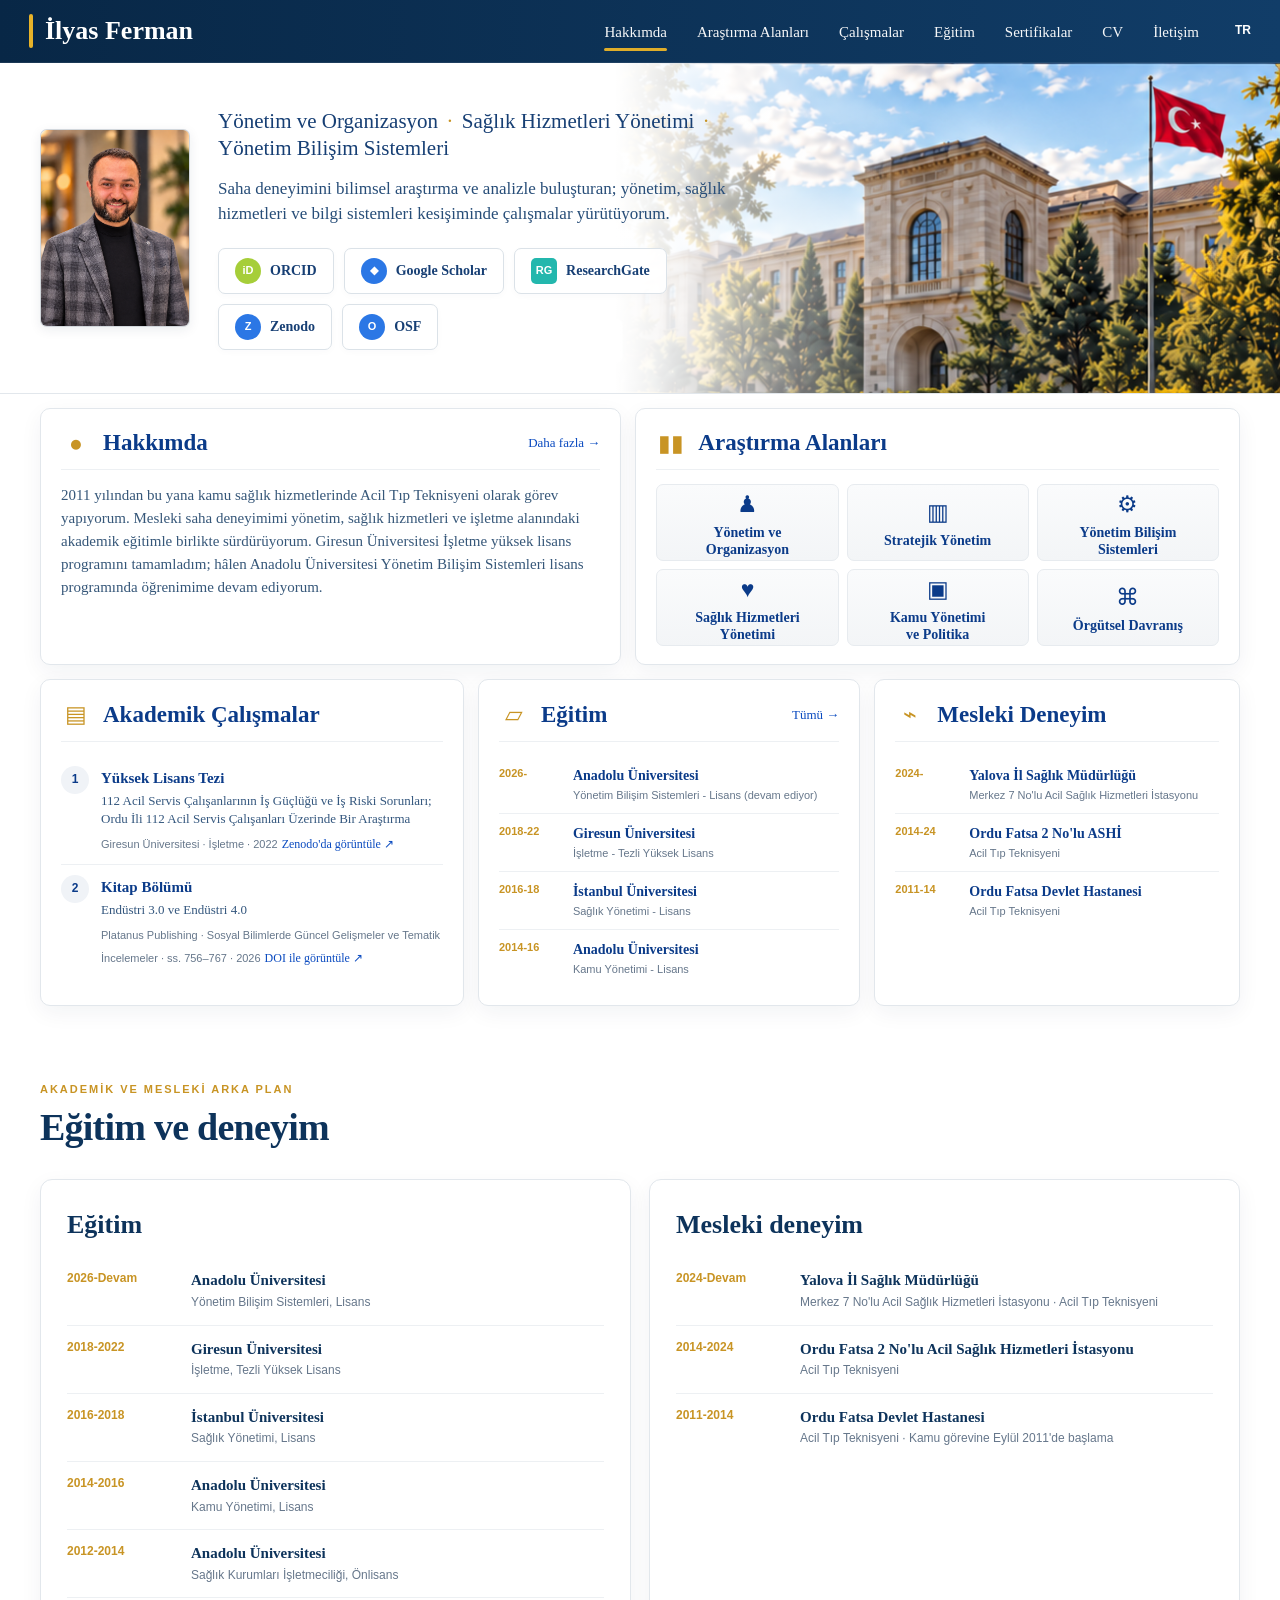
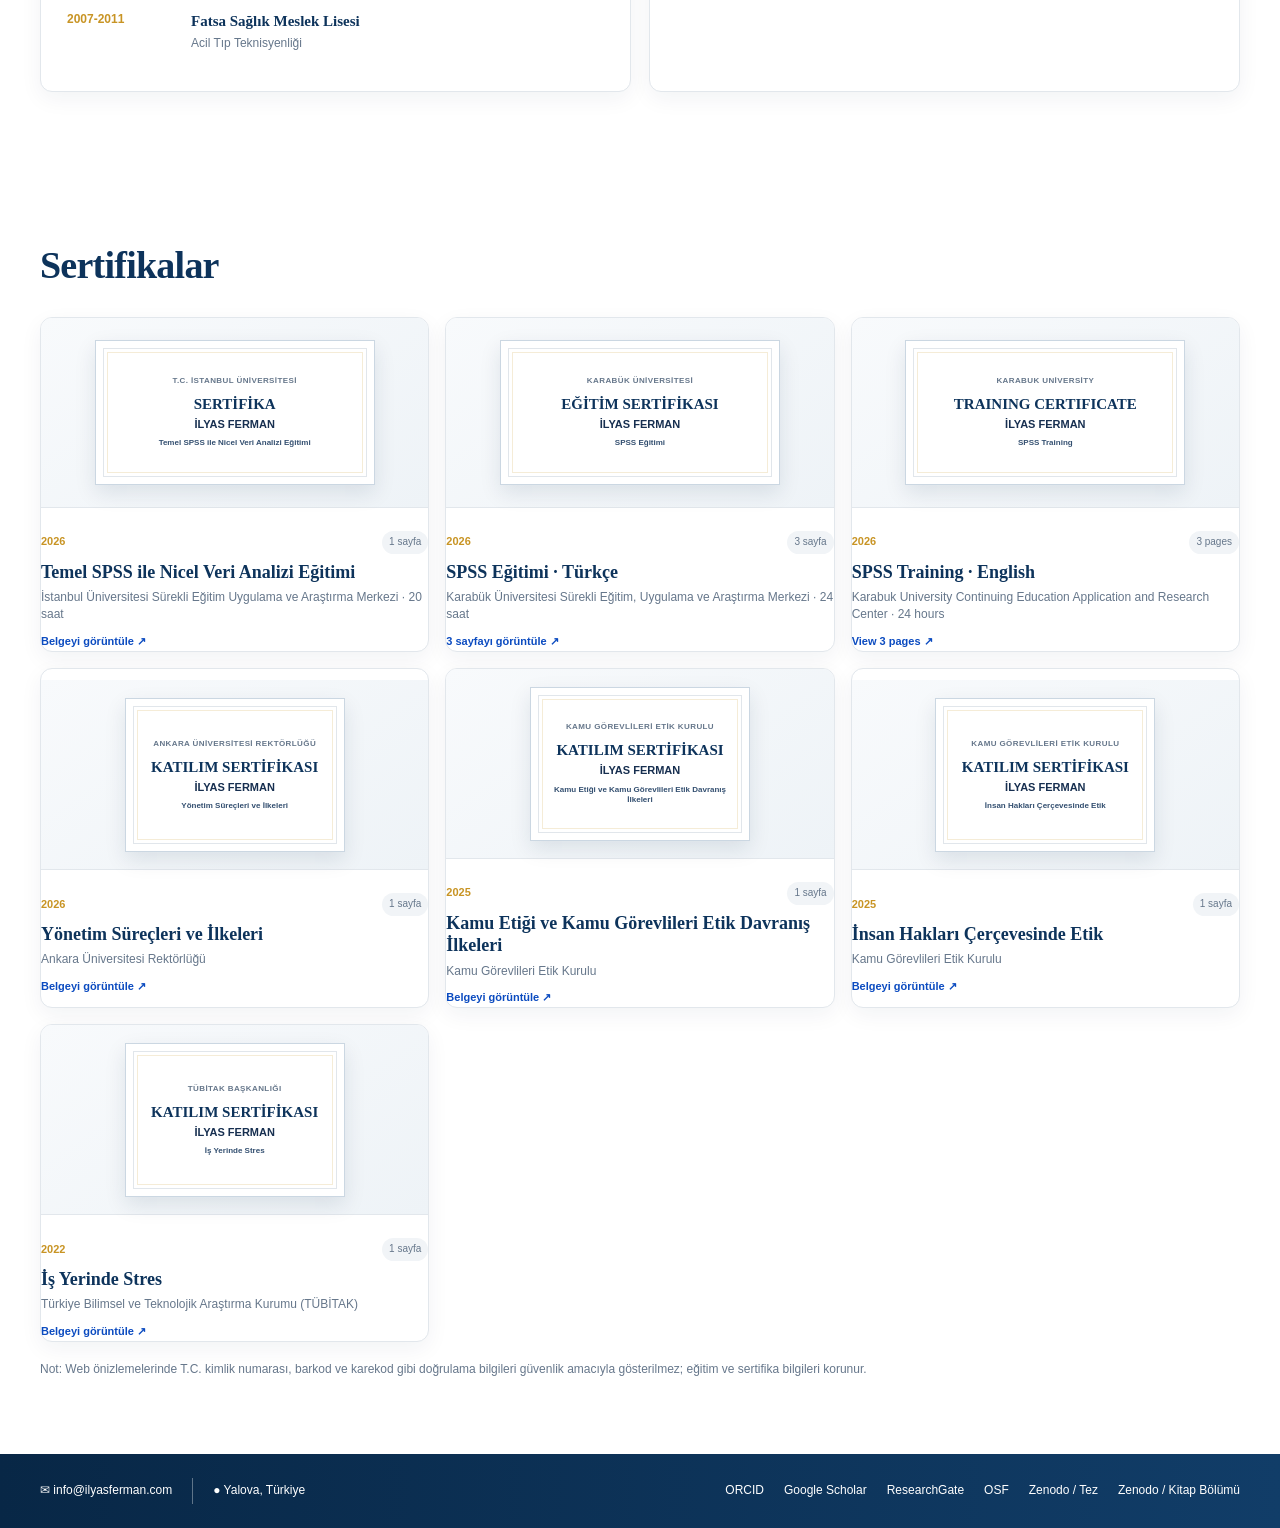
==== commit ac2aef1c: "Fix PDF CV, certificate links and Zenodo all-works link" ====
--- a/index.html
+++ b/index.html
@@ -43,6 +43,7 @@
       "https://orcid.org/0000-0003-4844-3508",
       "https://scholar.google.com/citations?user=lYZXEKEAAAAJ&hl=tr",
       "https://www.researchgate.net/profile/Ilyas-Ferman-2",
+      "https://osf.io/3gntq/",
       "https://doi.org/10.5281/zenodo.23146579",
       "https://doi.org/10.5281/zenodo.23544985"
     ],
@@ -120,7 +121,8 @@
             <a class="btn btn-light" href="https://orcid.org/0000-0003-4844-3508" target="_blank" rel="noopener"><span class="logo-dot orcid">iD</span> ORCID</a>
             <a class="btn btn-light" href="https://scholar.google.com/citations?user=lYZXEKEAAAAJ&hl=tr" target="_blank" rel="noopener"><span class="logo-dot scholar">◆</span> Google Scholar</a>
             <a class="btn btn-light" href="https://www.researchgate.net/profile/Ilyas-Ferman-2" target="_blank" rel="noopener"><span class="logo-dot rg">RG</span> ResearchGate</a>
-            <a class="btn btn-light" href="https://zenodo.org/records/23544985" target="_blank" rel="noopener"><span class="logo-dot scholar">Z</span> Zenodo</a>
+            <a class="btn btn-light" href="https://zenodo.org/search?q=metadata.creators.person_or_org.name%3A%22Ferman%2C%20%C4%B0lyas%22&l=list&p=1&s=10&sort=newest" target="_blank" rel="noopener"><span class="logo-dot scholar">Z</span> Zenodo</a>
+            <a class="btn btn-light" href="https://osf.io/3gntq/" target="_blank" rel="noopener"><span class="logo-dot scholar">O</span> OSF</a>
           </div>
         </div>
       </div>
@@ -261,6 +263,7 @@
         <a href="https://orcid.org/0000-0003-4844-3508" target="_blank" rel="noopener">ORCID</a>
         <a href="https://scholar.google.com/citations?user=lYZXEKEAAAAJ&hl=tr" target="_blank" rel="noopener">Google Scholar</a>
         <a href="https://www.researchgate.net/profile/Ilyas-Ferman-2" target="_blank" rel="noopener">ResearchGate</a>
+        <a href="https://osf.io/3gntq/" target="_blank" rel="noopener">OSF</a>
         <a href="https://doi.org/10.5281/zenodo.23146579" target="_blank" rel="noopener">Zenodo / Tez</a>
         <a href="https://doi.org/10.5281/zenodo.23544985" target="_blank" rel="noopener">Zenodo / Kitap Bölümü</a>
       </div>
@@ -438,9 +441,40 @@
       const certificateButton = document.querySelector('.certificate-trigger[data-template="' + requestedCertificate + '"]');
       if(certificateButton) setTimeout(() => certificateButton.click(), 0);
     }
-    closeButton.addEventListener('click', closeModal);
-    modal.addEventListener('click', event => { if(event.target === modal) closeModal(); });
-    document.addEventListener('keydown', event => { if(event.key === 'Escape' && !modal.hidden) closeModal(); });
+    const queryParams = new URLSearchParams(window.location.search);
+    const requestedCertificate = queryParams.get('cert');
+    let restoreCvOnClose = Boolean(requestedCertificate);
+
+    function restoreCv(){
+      htmlViewer.hidden = true;
+      htmlViewer.replaceChildren();
+      frame.src = 'cv/ilyas-ferman-akademik-cv.pdf#page=2&view=FitH';
+      frame.hidden = false;
+      newTab.href = 'cv/ilyas-ferman-akademik-cv.pdf';
+      newTab.hidden = false;
+      modalTitle.textContent = 'İlyas Ferman · Akademik CV';
+      restoreCvOnClose = false;
+      history.replaceState(null, '', window.location.pathname);
+      openModal('İlyas Ferman · Akademik CV');
+    }
+
+    if(requestedCertificate){
+      frame.src = 'cv/ilyas-ferman-akademik-cv.pdf#page=2&view=FitH';
+      const certificateButton = document.querySelector('.certificate-trigger[data-template="' + requestedCertificate + '"]');
+      if(certificateButton) setTimeout(() => certificateButton.click(), 0);
+    }
+
+    function handleDocumentClose(){
+      if(restoreCvOnClose && !htmlViewer.hidden){
+        restoreCv();
+        return;
+      }
+      closeModal();
+    }
+
+    closeButton.addEventListener('click', handleDocumentClose);
+    modal.addEventListener('click', event => { if(event.target === modal) handleDocumentClose(); });
+    document.addEventListener('keydown', event => { if(event.key === 'Escape' && !modal.hidden) handleDocumentClose(); });
   </script>
 </body>
 </html>
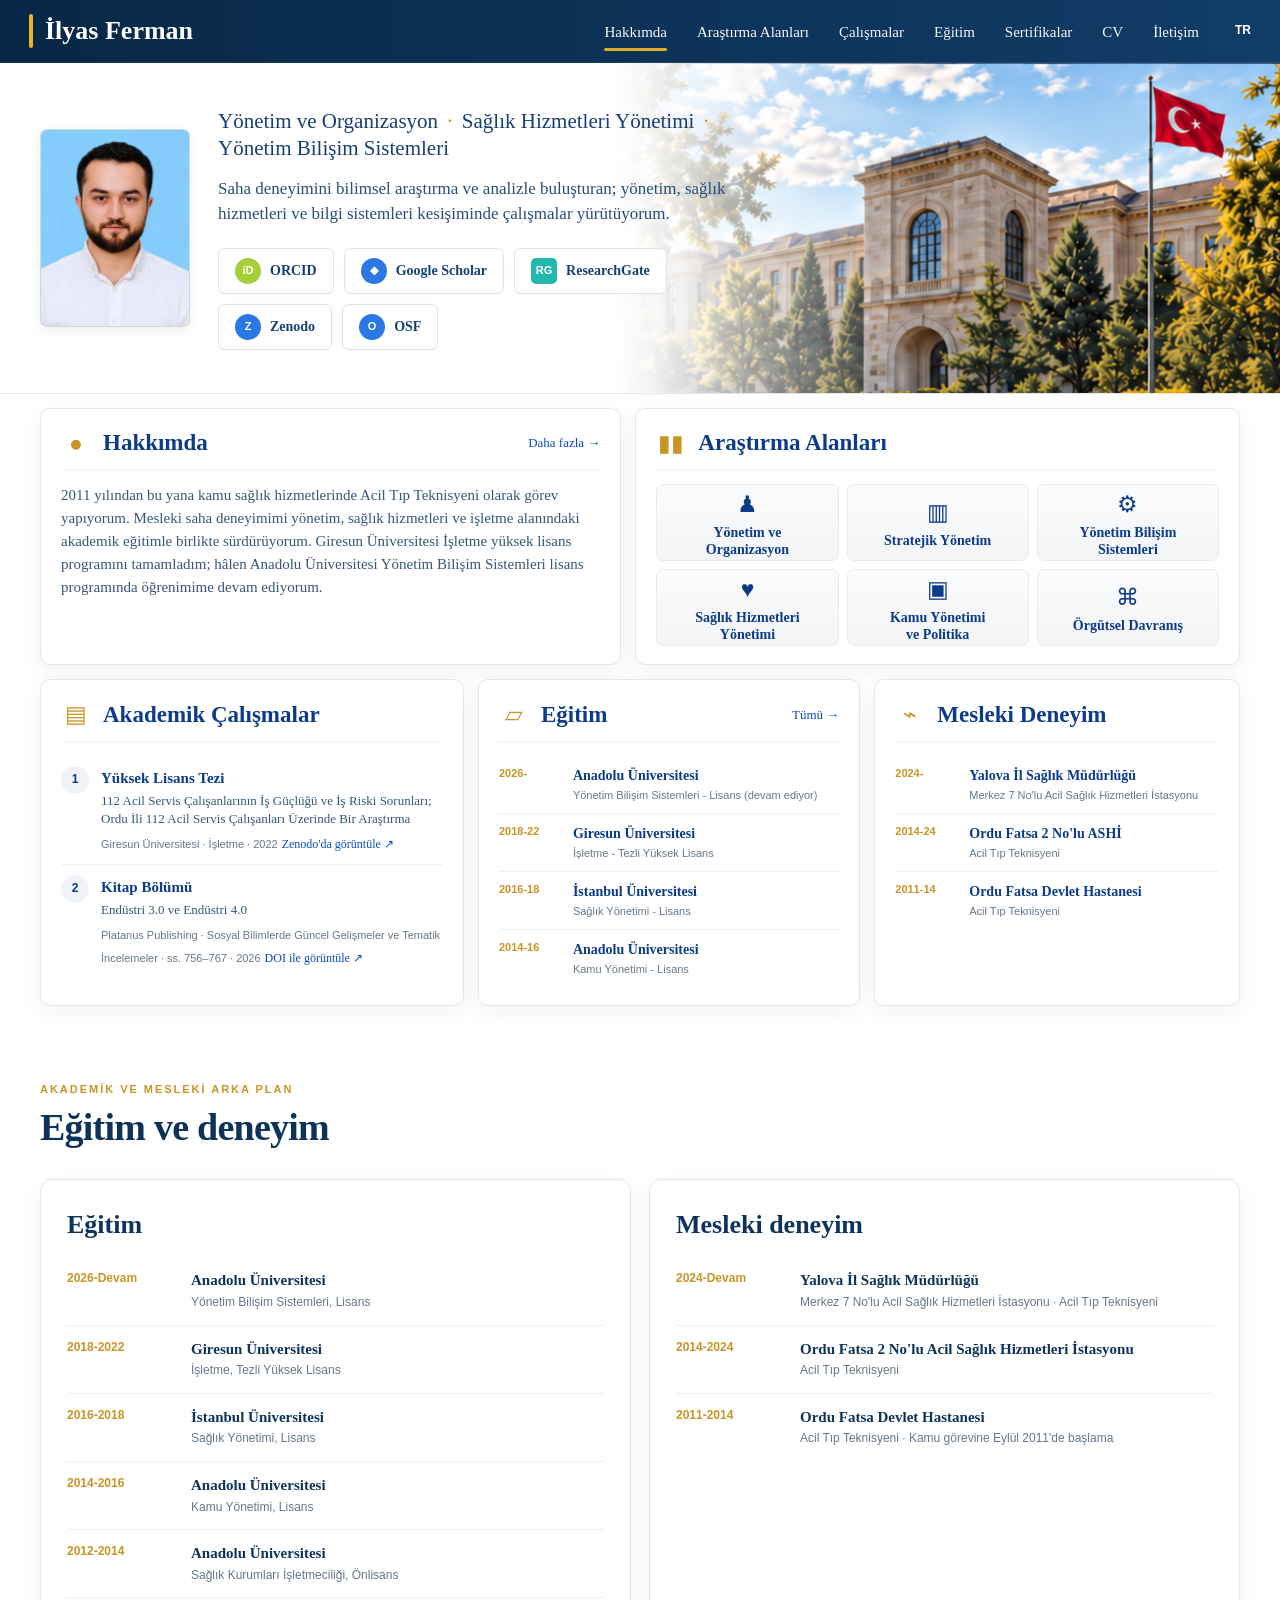
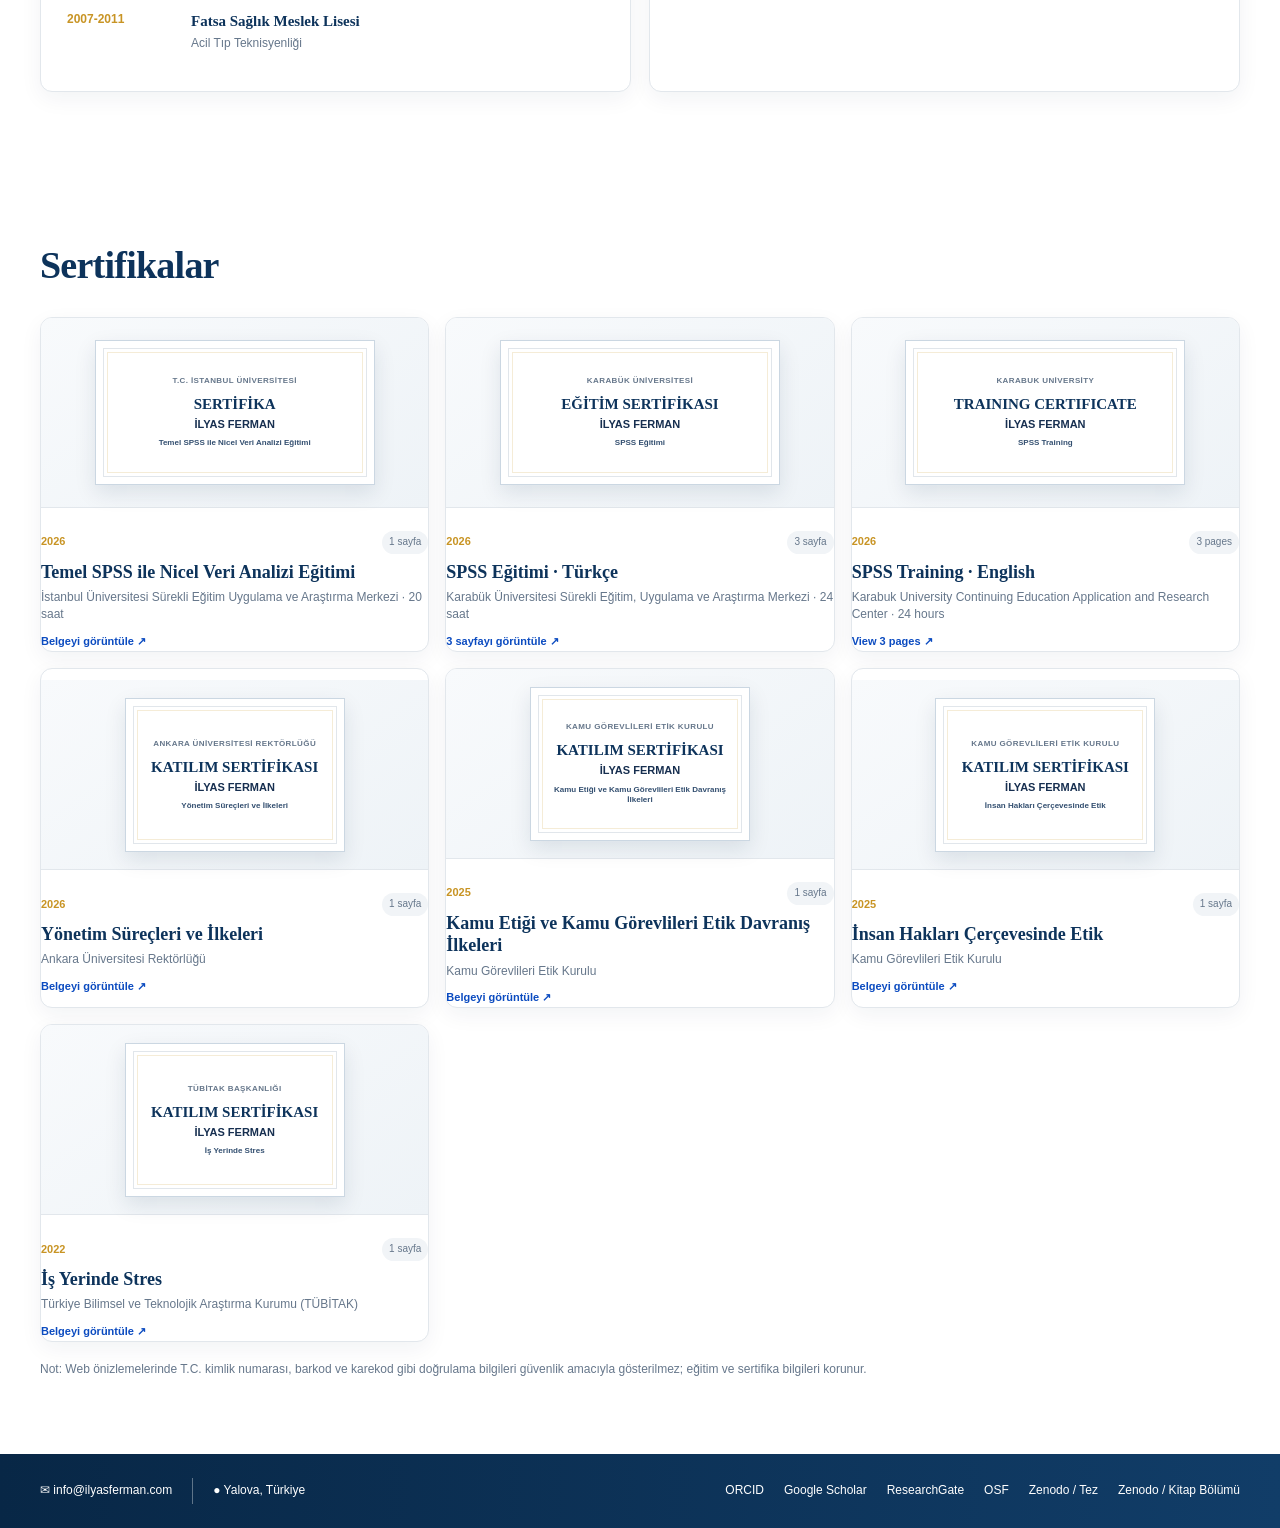
==== commit b6d40048: "Update academic website profile photo" ====
--- a/index.html
+++ b/index.html
@@ -18,7 +18,7 @@
   <meta property="og:title" content="İlyas Ferman | Akademik ve Profesyonel Profil">
   <meta property="og:description" content="Yönetim ve Organizasyon · Sağlık Hizmetleri Yönetimi · Yönetim Bilişim Sistemleri">
   <meta property="og:url" content="https://ilyasferman.com/">
-  <meta property="og:image" content="https://ilyasferman.com/assets/profile.png">
+  <meta property="og:image" content="https://ilyasferman.com/assets/profile-20261122.webp">
   <meta name="twitter:card" content="summary_large_image">
 
   <script type="application/ld+json">
@@ -27,7 +27,7 @@
     "@type": "Person",
     "name": "İlyas Ferman",
     "url": "https://ilyasferman.com/",
-    "image": "https://ilyasferman.com/assets/profile.png",
+    "image": "https://ilyasferman.com/assets/profile-20261122.webp",
     "jobTitle": "Acil Tıp Teknisyeni",
     "email": "mailto:info@ilyasferman.com",
     "homeLocation": {"@type":"Place","name":"Yalova, Türkiye"},
@@ -112,7 +112,7 @@
       <div class="hero-fade" aria-hidden="true"></div>
       <div class="hero-inner">
         <figure class="profile-frame">
-          <img src="assets/profile.png" alt="İlyas Ferman portresi" width="430" height="600">
+          <img src="assets/profile-20261122.webp" alt="İlyas Ferman portresi" width="400" height="400">
         </figure>
         <div class="hero-copy">
           <p class="hero-tagline">Yönetim ve Organizasyon <span>·</span> Sağlık Hizmetleri Yönetimi <span>·</span> Yönetim Bilişim Sistemleri</p>
@@ -436,11 +436,6 @@
       newTab.hidden = true;
       openModal(button.dataset.title);
     }));
-    const requestedCertificate = new URLSearchParams(window.location.search).get('cert');
-    if(requestedCertificate){
-      const certificateButton = document.querySelector('.certificate-trigger[data-template="' + requestedCertificate + '"]');
-      if(certificateButton) setTimeout(() => certificateButton.click(), 0);
-    }
     const queryParams = new URLSearchParams(window.location.search);
     const requestedCertificate = queryParams.get('cert');
     let restoreCvOnClose = Boolean(requestedCertificate);
